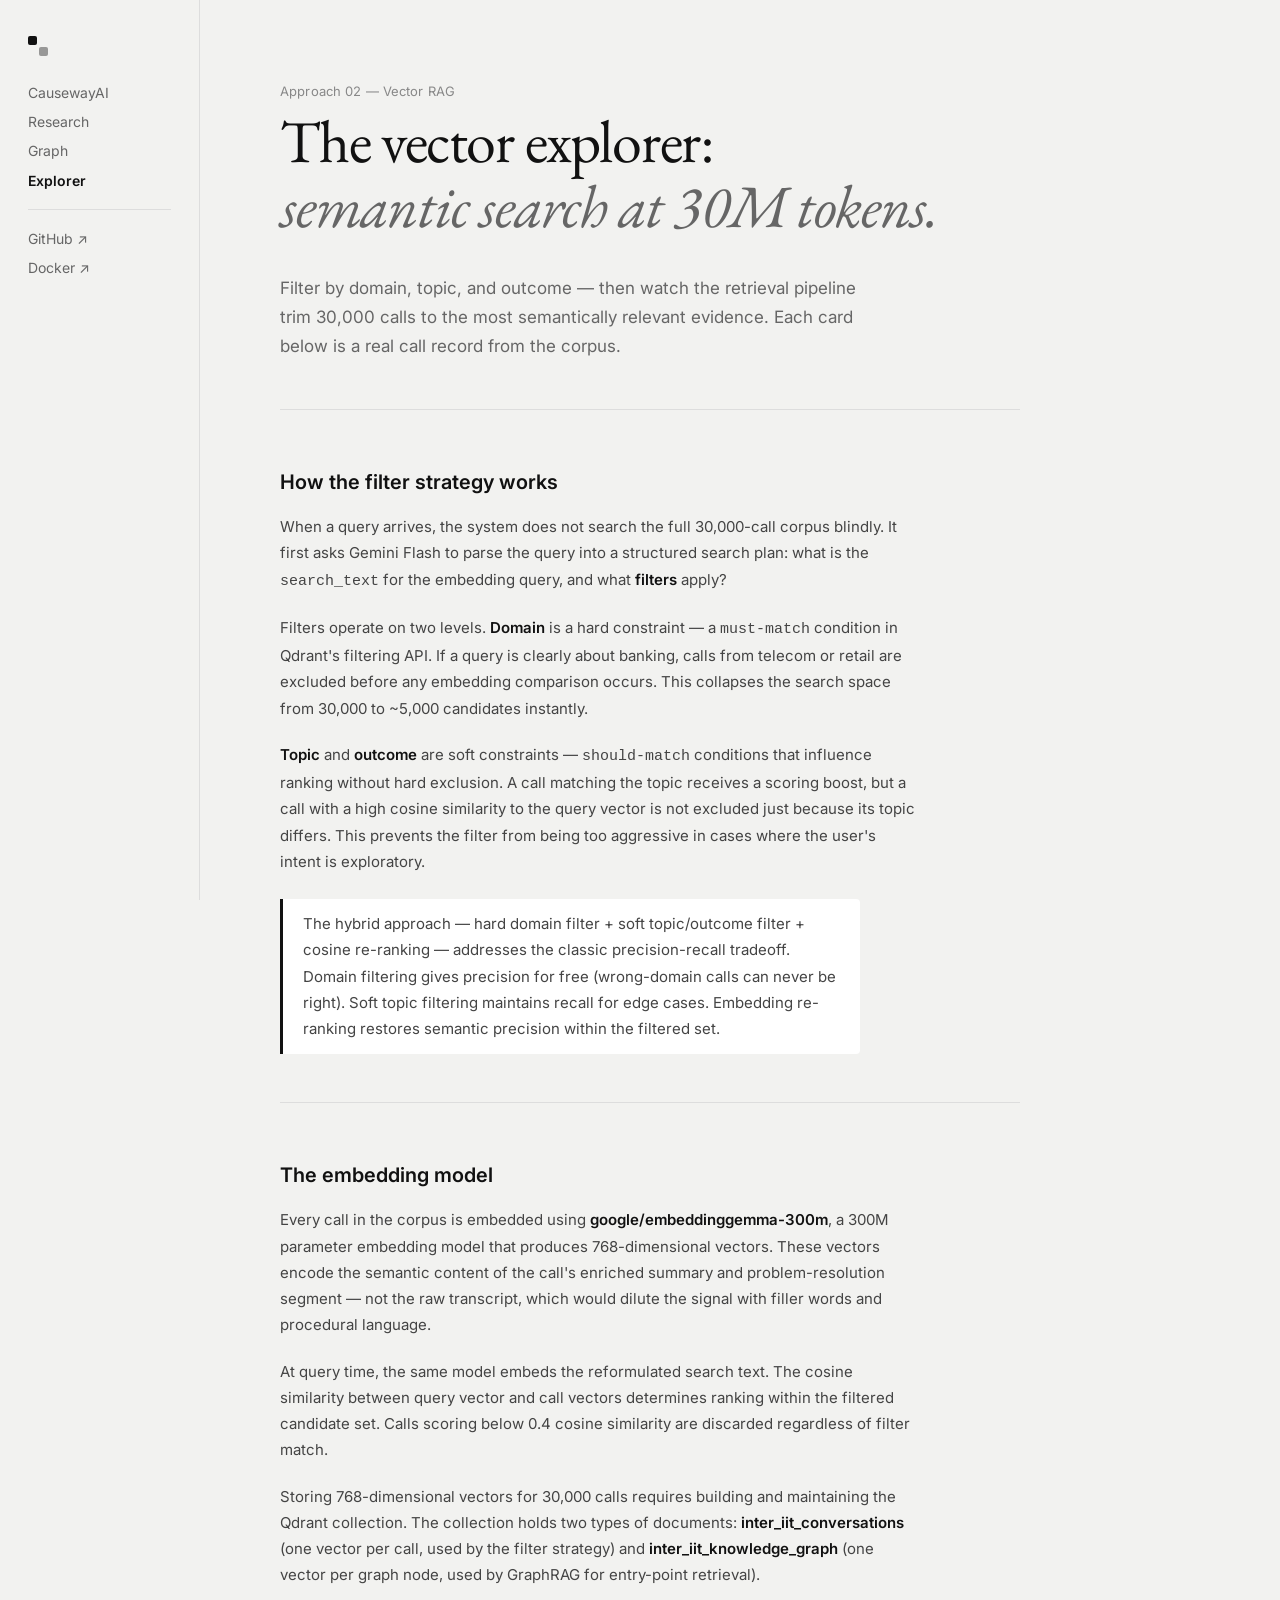
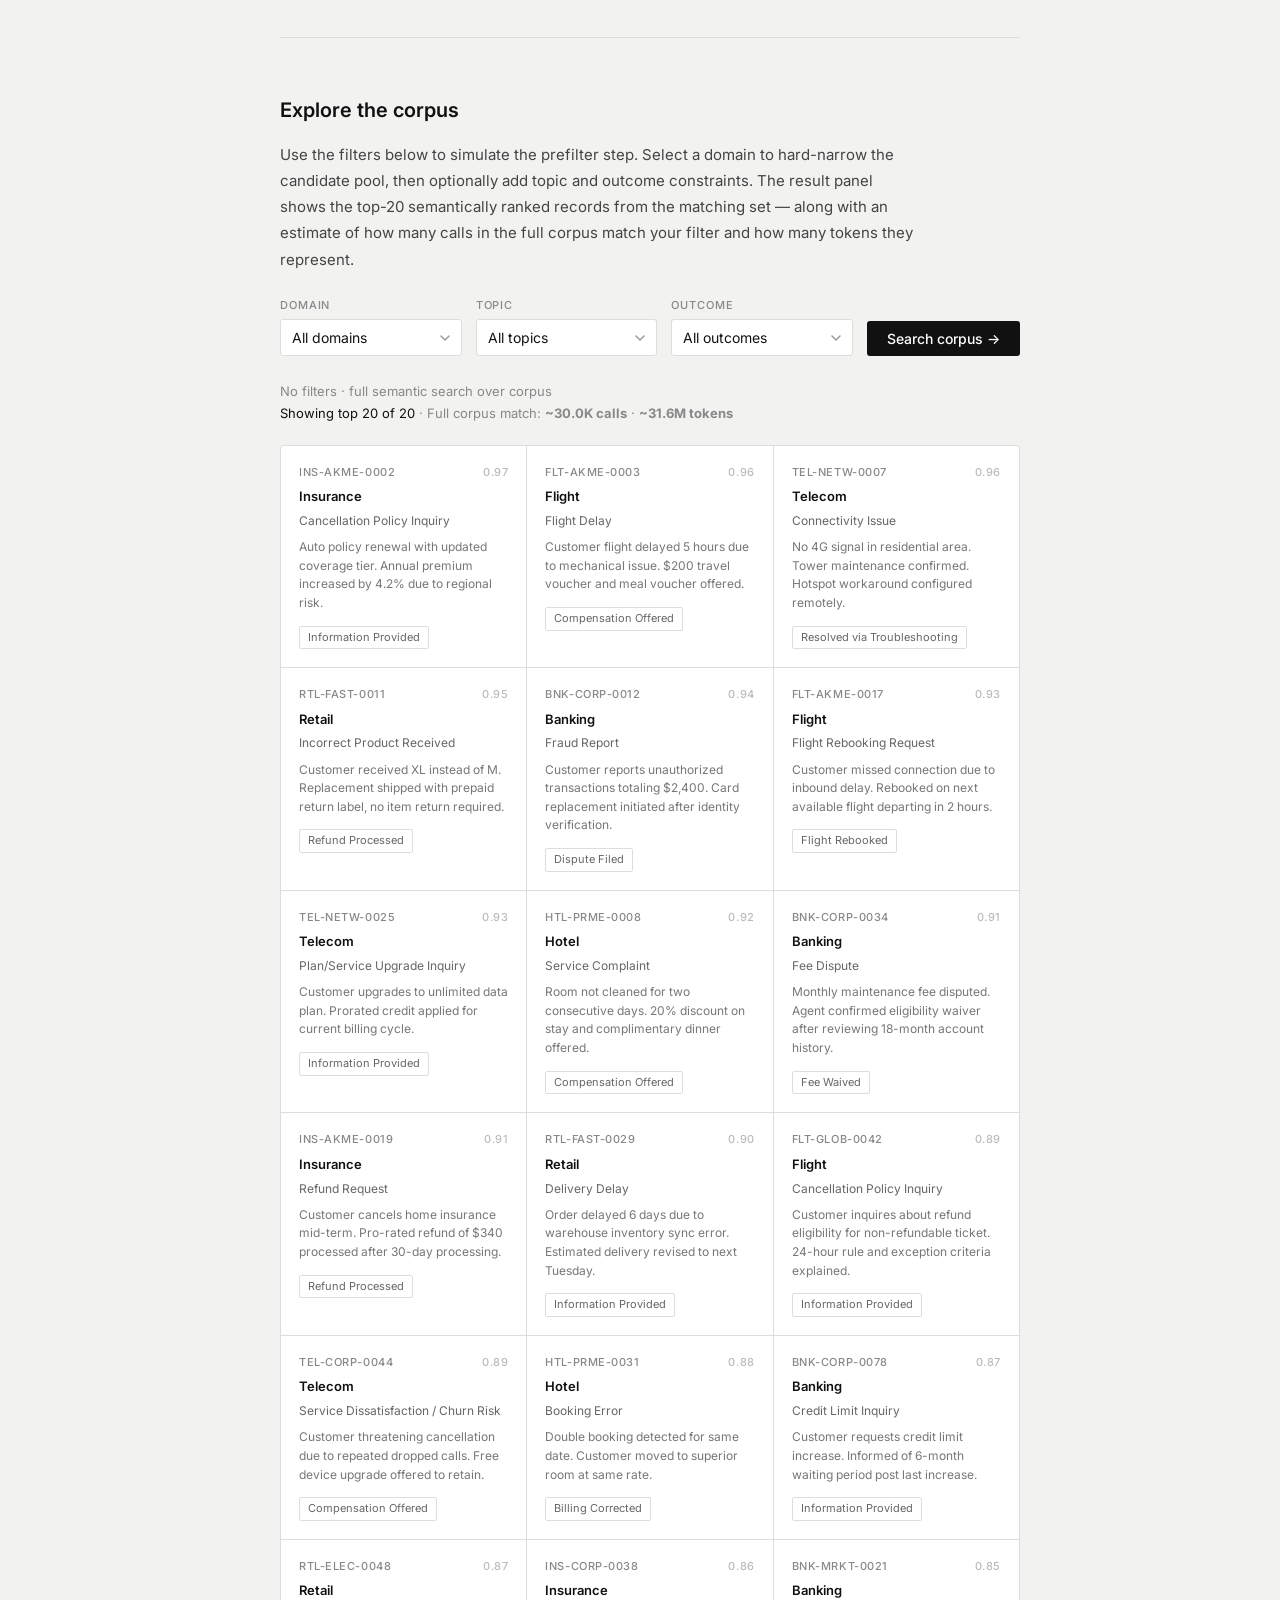
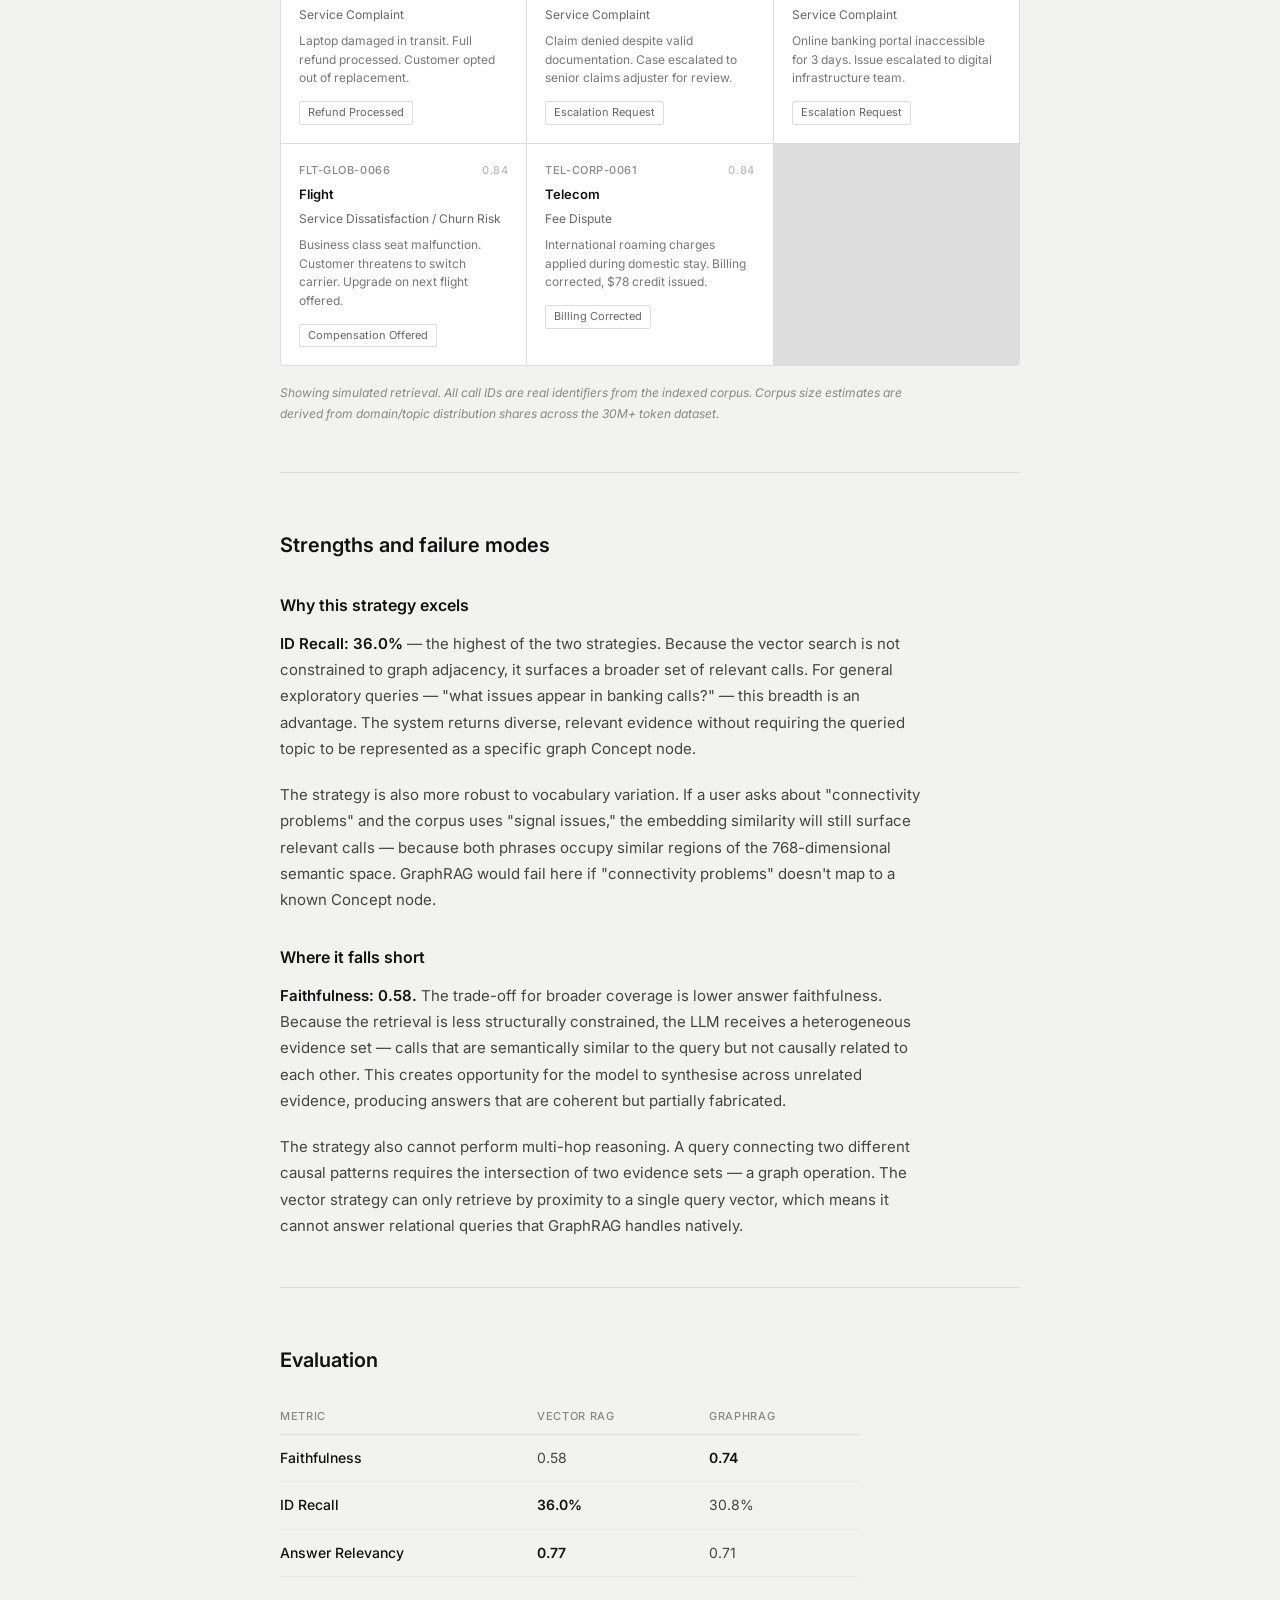
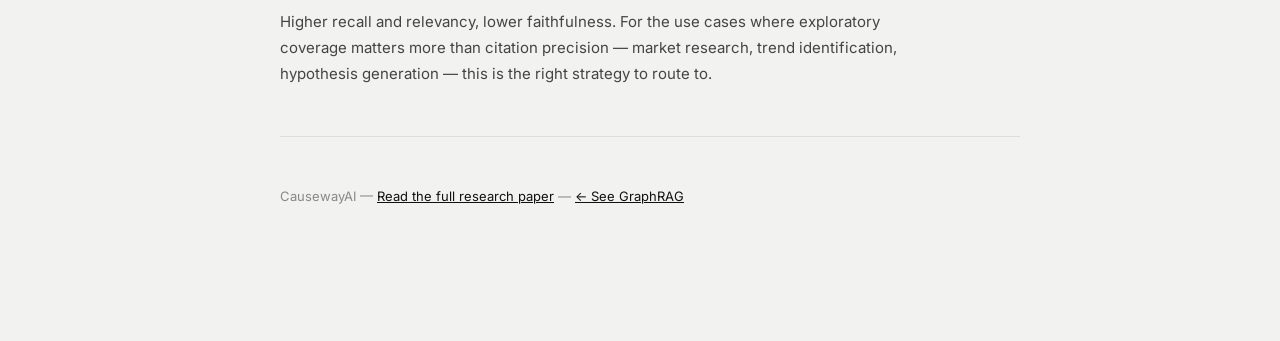
==== showcase/explorer.html @ 1ecbca54 "Restructure showcase: 4-page Sesame-style layout with deep research + interactive pages" ====
<!DOCTYPE html>
<html lang="en">
<head>
  <meta charset="UTF-8" /><meta name="viewport" content="width=device-width, initial-scale=1.0" />
  <title>Explorer — CausewayAI</title>
  <link rel="preconnect" href="https://fonts.googleapis.com" />
  <link rel="preconnect" href="https://fonts.gstatic.com" crossorigin />
  <link href="https://fonts.googleapis.com/css2?family=Inter:wght@300;400;500;600&family=EB+Garamond:ital,wght@0,400;0,500;1,400&display=swap" rel="stylesheet" />
  <link rel="stylesheet" href="css/style.css" />
</head>
<body>

<nav id="sidebar">
  <div class="sidebar-logo">
    <svg width="20" height="20" viewBox="0 0 20 20" fill="none"><rect width="9" height="9" rx="2" fill="#111"/><rect x="11" y="11" width="9" height="9" rx="2" fill="#111" opacity="0.4"/></svg>
  </div>
  <div class="sidebar-nav">
    <a href="index.html">CausewayAI</a>
    <a href="research.html">Research</a>
    <a href="graph.html">Graph</a>
    <a href="explorer.html" class="active">Explorer</a>
    <div class="sidebar-divider"></div>
    <a href="https://github.com/Aarchi-07/CausewayAI" target="_blank">GitHub ↗</a>
    <a href="https://hub.docker.com" target="_blank">Docker ↗</a>
  </div>
</nav>

<main id="content">

  <p class="page-label">Approach 02 &mdash; Vector RAG</p>
  <h1>The vector explorer:<br><em>semantic search at 30M tokens.</em></h1>

  <p class="lede">Filter by domain, topic, and outcome — then watch the retrieval pipeline trim 30,000 calls to the most semantically relevant evidence. Each card below is a real call record from the corpus.</p>

  <hr class="rule">

  <h2>How the filter strategy works</h2>

  <p>When a query arrives, the system does not search the full 30,000-call corpus blindly. It first asks Gemini Flash to parse the query into a structured search plan: what is the <code>search_text</code> for the embedding query, and what <strong>filters</strong> apply?</p>

  <p>Filters operate on two levels. <strong>Domain</strong> is a hard constraint — a <code>must-match</code> condition in Qdrant's filtering API. If a query is clearly about banking, calls from telecom or retail are excluded before any embedding comparison occurs. This collapses the search space from 30,000 to ~5,000 candidates instantly.</p>

  <p><strong>Topic</strong> and <strong>outcome</strong> are soft constraints — <code>should-match</code> conditions that influence ranking without hard exclusion. A call matching the topic receives a scoring boost, but a call with a high cosine similarity to the query vector is not excluded just because its topic differs. This prevents the filter from being too aggressive in cases where the user's intent is exploratory.</p>

  <div class="callout"><p>The hybrid approach — hard domain filter + soft topic/outcome filter + cosine re-ranking — addresses the classic precision-recall tradeoff. Domain filtering gives precision for free (wrong-domain calls can never be right). Soft topic filtering maintains recall for edge cases. Embedding re-ranking restores semantic precision within the filtered set.</p></div>

  <hr class="rule">

  <h2>The embedding model</h2>

  <p>Every call in the corpus is embedded using <strong>google/embeddinggemma-300m</strong>, a 300M parameter embedding model that produces 768-dimensional vectors. These vectors encode the semantic content of the call's enriched summary and problem-resolution segment — not the raw transcript, which would dilute the signal with filler words and procedural language.</p>

  <p>At query time, the same model embeds the reformulated search text. The cosine similarity between query vector and call vectors determines ranking within the filtered candidate set. Calls scoring below 0.4 cosine similarity are discarded regardless of filter match.</p>

  <p>Storing 768-dimensional vectors for 30,000 calls requires building and maintaining the Qdrant collection. The collection holds two types of documents: <strong>inter_iit_conversations</strong> (one vector per call, used by the filter strategy) and <strong>inter_iit_knowledge_graph</strong> (one vector per graph node, used by GraphRAG for entry-point retrieval).</p>

  <hr class="rule">

  <h2>Explore the corpus</h2>

  <p>Use the filters below to simulate the prefilter step. Select a domain to hard-narrow the candidate pool, then optionally add topic and outcome constraints. The result panel shows the top-20 semantically ranked records from the matching set — along with an estimate of how many calls in the full corpus match your filter and how many tokens they represent.</p>

  <div class="filter-bar">
    <div class="filter-group">
      <label for="f-domain">Domain</label>
      <select id="f-domain">
        <option value="">All domains</option>
        <option>Banking</option><option>Flight</option><option>Hotel</option>
        <option>Insurance</option><option>Retail</option><option>Telecom</option>
      </select>
    </div>
    <div class="filter-group">
      <label for="f-topic">Topic</label>
      <select id="f-topic">
        <option value="">All topics</option>
        <option>Booking Error</option><option>Cancellation Policy Inquiry</option>
        <option>Connectivity Issue</option><option>Delivery Delay</option>
        <option>Fee Dispute</option><option>Flight Delay</option>
        <option>Flight Rebooking Request</option><option>Fraud Report</option>
        <option>Incorrect Product Received</option>
        <option>Loyalty Program Dissatisfaction</option>
        <option>Plan/Service Upgrade Inquiry</option><option>Refund Request</option>
        <option>Service Complaint</option>
        <option>Service Dissatisfaction / Churn Risk</option>
      </select>
    </div>
    <div class="filter-group">
      <label for="f-outcome">Outcome</label>
      <select id="f-outcome">
        <option value="">All outcomes</option>
        <option>Billing Corrected</option><option>Cancellation Processed</option>
        <option>Compensation Offered</option><option>Escalation Request</option>
        <option>Fee Waived</option><option>Flight Rebooked</option>
        <option>Information Provided</option><option>No Resolution</option>
        <option>Refund Processed</option><option>Resolved via Troubleshooting</option>
      </select>
    </div>
    <button id="filterBtn" onclick="runFilter()">Search corpus →</button>
  </div>

  <div id="filterStatus" class="filter-status" style="display:none">
    <span id="filterStatusText"></span>
  </div>

  <div id="callGrid" class="call-grid"></div>

  <p class="explorer-note">Showing simulated retrieval. All call IDs are real identifiers from the indexed corpus. Corpus size estimates are derived from domain/topic distribution shares across the 30M+ token dataset.</p>

  <hr class="rule">

  <h2>Strengths and failure modes</h2>

  <h3>Why this strategy excels</h3>
  <p><strong>ID Recall: 36.0%</strong> — the highest of the two strategies. Because the vector search is not constrained to graph adjacency, it surfaces a broader set of relevant calls. For general exploratory queries — "what issues appear in banking calls?" — this breadth is an advantage. The system returns diverse, relevant evidence without requiring the queried topic to be represented as a specific graph Concept node.</p>

  <p>The strategy is also more robust to vocabulary variation. If a user asks about "connectivity problems" and the corpus uses "signal issues," the embedding similarity will still surface relevant calls — because both phrases occupy similar regions of the 768-dimensional semantic space. GraphRAG would fail here if "connectivity problems" doesn't map to a known Concept node.</p>

  <h3>Where it falls short</h3>
  <p><strong>Faithfulness: 0.58.</strong> The trade-off for broader coverage is lower answer faithfulness. Because the retrieval is less structurally constrained, the LLM receives a heterogeneous evidence set — calls that are semantically similar to the query but not causally related to each other. This creates opportunity for the model to synthesise across unrelated evidence, producing answers that are coherent but partially fabricated.</p>

  <p>The strategy also cannot perform multi-hop reasoning. A query connecting two different causal patterns requires the intersection of two evidence sets — a graph operation. The vector strategy can only retrieve by proximity to a single query vector, which means it cannot answer relational queries that GraphRAG handles natively.</p>

  <hr class="rule">

  <h2>Evaluation</h2>

  <table class="eval-table">
    <thead><tr><th>Metric</th><th>Vector RAG</th><th>GraphRAG</th></tr></thead>
    <tbody>
      <tr><td>Faithfulness</td><td>0.58</td><td class="best">0.74</td></tr>
      <tr><td>ID Recall</td><td class="best">36.0%</td><td>30.8%</td></tr>
      <tr><td>Answer Relevancy</td><td class="best">0.77</td><td>0.71</td></tr>
    </tbody>
  </table>

  <p>Higher recall and relevancy, lower faithfulness. For the use cases where exploratory coverage matters more than citation precision — market research, trend identification, hypothesis generation — this is the right strategy to route to.</p>

  <hr class="rule">
  <p style="font-size:13px;color:var(--grey-400);">CausewayAI &mdash; <a href="research.html">Read the full research paper</a> &mdash; <a href="graph.html">← See GraphRAG</a></p>

</main>

<script src="js/explorer.js"></script>
<script src="js/research.js"></script>
</body>
</html>
---- showcase/css/style.css ----
/* =====================================================
   CausewayAI — Sesame-style layout system
   Shared across all pages
   ===================================================== */

*, *::before, *::after { box-sizing: border-box; margin: 0; padding: 0; }

:root {
  --bg:       #f2f2f0;   /* Sesame warm off-white */
  --white:    #ffffff;
  --black:    #111111;
  --grey-700: #444444;
  --grey-500: #666666;
  --grey-400: #888888;
  --grey-300: #bbbbbb;
  --grey-200: #dddddd;
  --grey-100: #e8e8e5;

  --sidebar-w: 200px;
  --font-sans: 'Inter', -apple-system, BlinkMacSystemFont, sans-serif;
  --font-serif: 'EB Garamond', Georgia, serif;
}

html { scroll-behavior: smooth; }

body {
  font-family: var(--font-sans);
  background: var(--bg);
  color: var(--black);
  font-size: 16px;
  line-height: 1.6;
  -webkit-font-smoothing: antialiased;
  min-height: 100vh;
}

/* ── SIDEBAR ──────────────────────────────────────── */
#sidebar {
  position: fixed;
  top: 0; left: 0; bottom: 0;
  width: var(--sidebar-w);
  padding: 36px 28px;
  display: flex;
  flex-direction: column;
  gap: 0;
  background: var(--bg);
  border-right: 1px solid var(--grey-200);
  z-index: 10;
}

.sidebar-logo {
  font-size: 18px;
  margin-bottom: 24px;
  color: var(--black);
  line-height: 1;
}

.sidebar-logo svg { display: block; }

.sidebar-nav {
  display: flex;
  flex-direction: column;
  gap: 4px;
}

.sidebar-nav a {
  font-size: 14px;
  color: var(--grey-500);
  text-decoration: none;
  line-height: 1.8;
  transition: color 0.12s;
}

.sidebar-nav a:hover { color: var(--black); }
.sidebar-nav a.active { color: var(--black); font-weight: 600; }

.sidebar-divider {
  height: 1px;
  background: var(--grey-200);
  margin: 12px 0;
}

/* ── MAIN CONTENT ─────────────────────────────────── */
#content {
  margin-left: var(--sidebar-w);
  min-height: 100vh;
  padding: 80px 80px 120px 80px;
  max-width: 900px;
}

/* ── TYPOGRAPHY ───────────────────────────────────── */
.page-label {
  font-size: 13px;
  color: var(--grey-400);
  margin-bottom: 6px;
  letter-spacing: 0.01em;
}

.page-date {
  font-size: 13px;
  color: var(--grey-500);
  margin-bottom: 4px;
}

.page-authors {
  font-size: 13px;
  color: var(--grey-500);
  margin-bottom: 48px;
}

h1 {
  font-family: var(--font-serif);
  font-size: clamp(36px, 5.5vw, 60px);
  font-weight: 400;
  line-height: 1.08;
  letter-spacing: -0.02em;
  color: var(--black);
  margin-bottom: 36px;
  max-width: 680px;
}

h1 em { font-style: italic; color: var(--grey-500); }

h2 {
  font-family: var(--font-sans);
  font-size: 20px;
  font-weight: 600;
  margin: 56px 0 16px;
  color: var(--black);
}

h3 {
  font-family: var(--font-sans);
  font-size: 16px;
  font-weight: 600;
  margin: 32px 0 12px;
  color: var(--black);
}

p {
  font-size: 15px;
  color: var(--grey-700);
  line-height: 1.75;
  margin-bottom: 20px;
  max-width: 640px;
}

p strong { color: var(--black); font-weight: 600; }
p em { font-style: italic; }
p a { color: var(--black); }

.lede {
  font-size: 17px;
  color: var(--grey-500);
  line-height: 1.7;
  margin-bottom: 48px;
  max-width: 580px;
}

/* Section rule */
.rule { border: none; border-top: 1px solid var(--grey-200); margin: 48px 0; }

/* Numbered section label */
.sec-num {
  font-size: 12px;
  color: var(--grey-400);
  letter-spacing: 0.06em;
  font-weight: 500;
  margin-bottom: 8px;
  display: block;
}

/* CTA box (like Sesame's "Try preview now") */
.cta-box {
  display: inline-flex;
  align-items: center;
  gap: 10px;
  background: var(--white);
  border: 1px solid var(--grey-200);
  border-radius: 6px;
  padding: 14px 22px;
  font-size: 14px;
  font-weight: 500;
  color: var(--black);
  text-decoration: none;
  margin-bottom: 48px;
  transition: background 0.12s;
}

.cta-box:hover { background: var(--grey-100); }

/* Metric comparison table */
.eval-table {
  width: 100%;
  max-width: 580px;
  border-collapse: collapse;
  margin: 24px 0 32px;
}
.eval-table th {
  font-size: 11px;
  color: var(--grey-400);
  text-transform: uppercase;
  letter-spacing: 0.06em;
  font-weight: 500;
  padding: 8px 16px 8px 0;
  text-align: left;
  border-bottom: 1px solid var(--grey-200);
}
.eval-table td {
  font-size: 14px;
  color: var(--grey-700);
  padding: 12px 16px 12px 0;
  border-bottom: 1px solid var(--grey-100);
  vertical-align: middle;
}
.eval-table td:first-child { font-weight: 500; color: var(--black); }
.eval-table .best { font-weight: 600; color: var(--black); }

/* Bar inside table */
.tbar-wrap {
  width: 80px; height: 3px; background: var(--grey-200);
  border-radius: 2px; display: inline-block; margin-left: 8px;
  vertical-align: middle;
}
.tbar { height: 3px; border-radius: 2px; background: var(--black);
  transition: width 1.2s cubic-bezier(0.4,0,0.2,1); }

/* Architecture boxes */
.arch {
  font-family: var(--font-sans);
  font-size: 13px;
  border: 1px solid var(--grey-200);
  background: var(--white);
  border-radius: 4px;
  padding: 32px;
  margin: 24px 0 32px;
  display: flex;
  flex-direction: column;
  align-items: center;
  gap: 6px;
  max-width: 580px;
}
.arch-row { display: flex; gap: 12px; justify-content: center; width: 100%; }
.arch-box {
  border: 1px solid var(--grey-200); background: var(--bg);
  border-radius: 3px; padding: 10px 16px;
  text-align: center; flex: 1; max-width: 220px;
}
.arch-box.dark { background: var(--black); color: #fff; border-color: var(--black); }
.arch-box small { display: block; font-size: 10px; color: var(--grey-400); margin-top: 3px; }
.arch-box.dark small { color: rgba(255,255,255,0.5); }
.arch-arr { color: var(--grey-400); font-size: 18px; text-align: center; }

/* Quote / callout */
.callout {
  border-left: 3px solid var(--black);
  padding: 12px 20px;
  margin: 24px 0;
  background: var(--white);
  border-radius: 0 4px 4px 0;
  max-width: 580px;
}
.callout p { margin: 0; font-size: 15px; color: var(--grey-700); }

/* ── GRAPH CANVAS SECTION ─────────────────────────── */
.graph-stage {
  position: relative;
  width: 100%;
  height: 520px;
  background: var(--white);
  border: 1px solid var(--grey-200);
  border-radius: 4px;
  overflow: hidden;
  margin: 32px 0 20px;
}
#graphCanvas { width: 100%; height: 100%; }
.graph-overlay {
  position: absolute; bottom: 20px; left: 20px; right: 20px;
  display: flex; align-items: center; justify-content: space-between;
  pointer-events: none;
}
.graph-legend {
  display: flex; align-items: center; gap: 14px;
  font-size: 12px; color: var(--grey-500);
  background: rgba(242,242,240,0.92); padding: 7px 14px;
  border-radius: 4px; backdrop-filter: blur(8px);
}
.legend-dot { width: 8px; height: 8px; border-radius: 50%; display: inline-block; }
.legend-dot.domain { background: #111; width: 10px; height: 10px; }
.legend-dot.concept { background: #666; }
.legend-dot.call { background: #aaa; width: 5px; height: 5px; }
.graph-fact {
  font-size: 12px; color: var(--grey-500);
  background: rgba(242,242,240,0.92); padding: 7px 14px;
  border-radius: 4px; backdrop-filter: blur(8px);
  max-width: 280px; text-align: right;
}
.graph-scale-note {
  font-size: 12px; color: var(--grey-400); line-height: 1.6;
  margin-bottom: 40px;
}

/* ── EXPLORER SECTION ─────────────────────────────── */
.filter-bar {
  display: flex; gap: 14px; align-items: flex-end;
  flex-wrap: wrap; margin: 24px 0;
}
.filter-group { display: flex; flex-direction: column; gap: 5px; flex: 1; min-width: 150px; }
.filter-group label {
  font-size: 11px; color: var(--grey-400);
  text-transform: uppercase; letter-spacing: 0.08em; font-weight: 500;
}
.filter-group select {
  font-family: var(--font-sans); font-size: 14px; color: var(--black);
  background: var(--white); border: 1px solid var(--grey-200);
  border-radius: 3px; padding: 9px 32px 9px 11px; outline: none;
  transition: border-color 0.12s; cursor: pointer; appearance: none;
  background-image: url("data:image/svg+xml,%3Csvg width='10' height='6' viewBox='0 0 10 6' fill='none' xmlns='http://www.w3.org/2000/svg'%3E%3Cpath d='M1 1L5 5L9 1' stroke='%23999' stroke-width='1.5' stroke-linecap='round' stroke-linejoin='round'/%3E%3C/svg%3E");
  background-repeat: no-repeat; background-position: right 11px center;
}
.filter-group select:focus { border-color: var(--black); }
#filterBtn {
  font-family: var(--font-sans); font-size: 14px; font-weight: 500;
  color: var(--white); background: var(--black); border: none;
  border-radius: 3px; padding: 9px 20px; cursor: pointer;
  transition: opacity 0.12s; white-space: nowrap; align-self: flex-end;
}
#filterBtn:hover { opacity: 0.75; }
.filter-status {
  font-size: 13px; color: var(--grey-400); margin-bottom: 20px;
  line-height: 1.7;
}
.call-grid {
  display: grid; grid-template-columns: repeat(auto-fill, minmax(240px, 1fr));
  gap: 1px; background: var(--grey-200); border: 1px solid var(--grey-200);
  border-radius: 4px; overflow: hidden; min-height: 40px; margin-bottom: 16px;
}
.call-card { background: var(--white); padding: 18px; transition: background 0.1s; }
.call-card:hover { background: var(--bg); }
.call-card-id {
  font-size: 11px; color: var(--grey-400); letter-spacing: 0.05em;
  font-weight: 500; text-transform: uppercase; margin-bottom: 5px;
}
.call-card-score { float: right; font-size: 11px; color: var(--grey-300); }
.call-card-domain { font-size: 13px; font-weight: 600; color: var(--black); margin-bottom: 4px; }
.call-card-topic { font-size: 12px; color: var(--grey-500); margin-bottom: 8px; }
.call-card-snippet {
  font-size: 12px; color: var(--grey-500); line-height: 1.55; margin-bottom: 10px;
}
.call-card-outcome {
  display: inline-block; font-size: 11px; color: var(--grey-500);
  border: 1px solid var(--grey-200); border-radius: 2px; padding: 2px 8px;
}
.explorer-note { font-size: 12px; color: var(--grey-400); font-style: italic; }

/* ── FADE ANIM ────────────────────────────────────── */
.fade-up { opacity: 0; transform: translateY(16px);
  transition: opacity 0.5s ease, transform 0.5s ease; }
.fade-up.visible { opacity: 1; transform: translateY(0); }

/* ── RESPONSIVE ───────────────────────────────────── */
@media (max-width: 768px) {
  #sidebar { position: relative; width: 100%; border-right: none;
    border-bottom: 1px solid var(--grey-200); padding: 20px 24px;
    flex-direction: row; align-items: center; flex-wrap: wrap; gap: 16px; }
  .sidebar-nav { flex-direction: row; flex-wrap: wrap; gap: 0 20px; }
  .sidebar-divider { display: none; }
  #content { margin-left: 0; padding: 40px 24px 80px; }
}
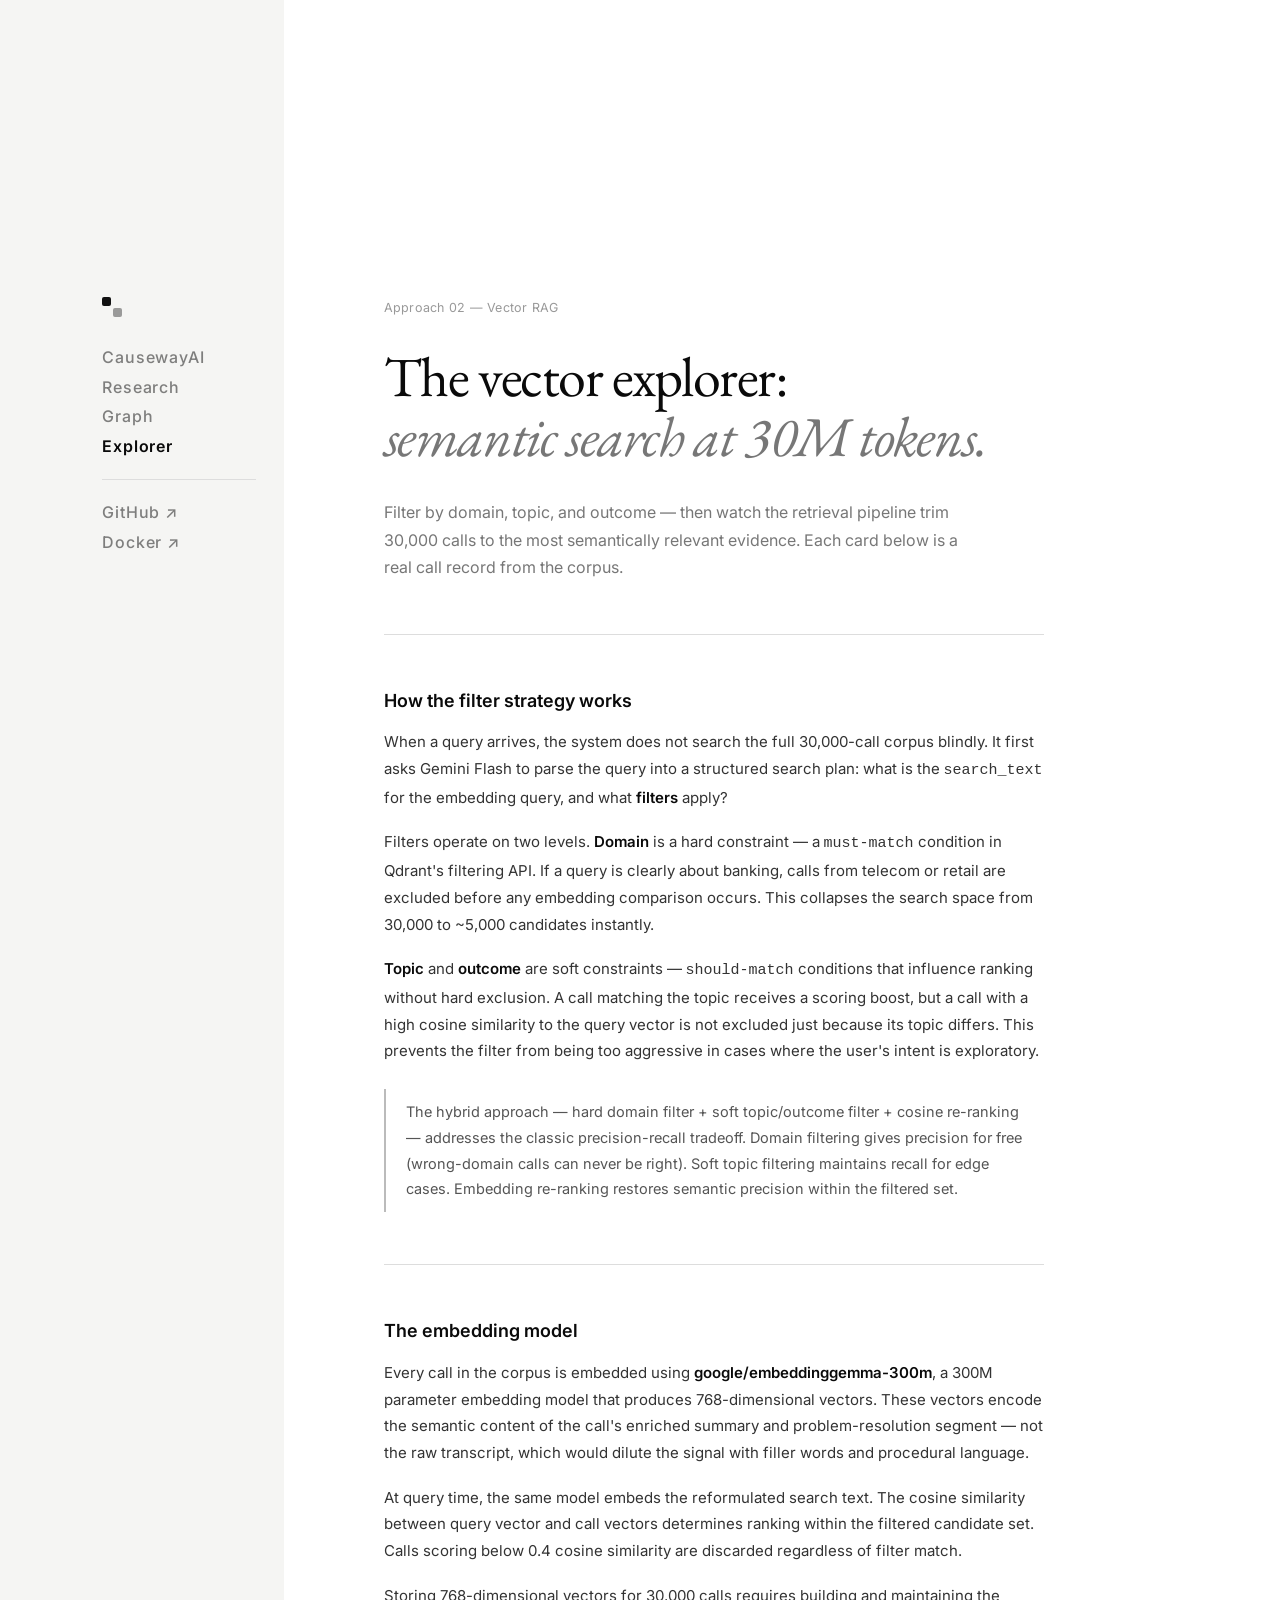
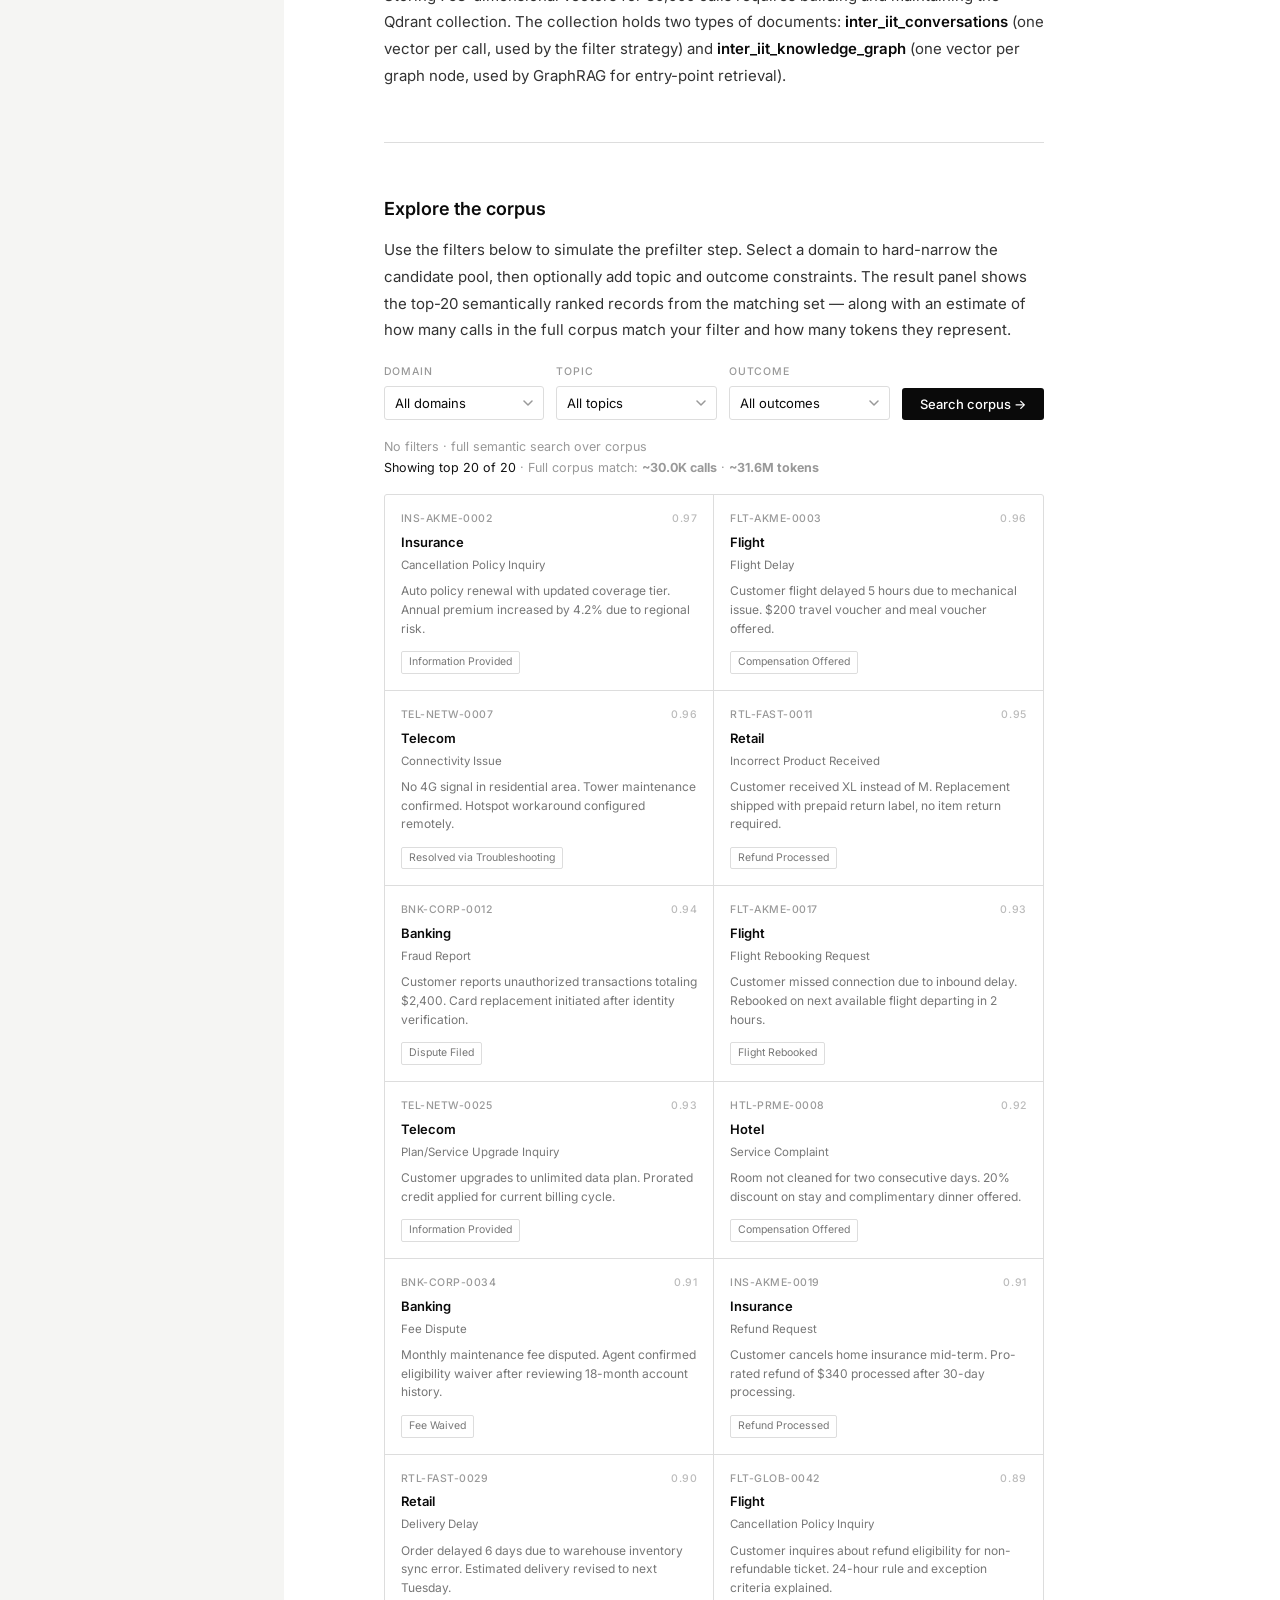
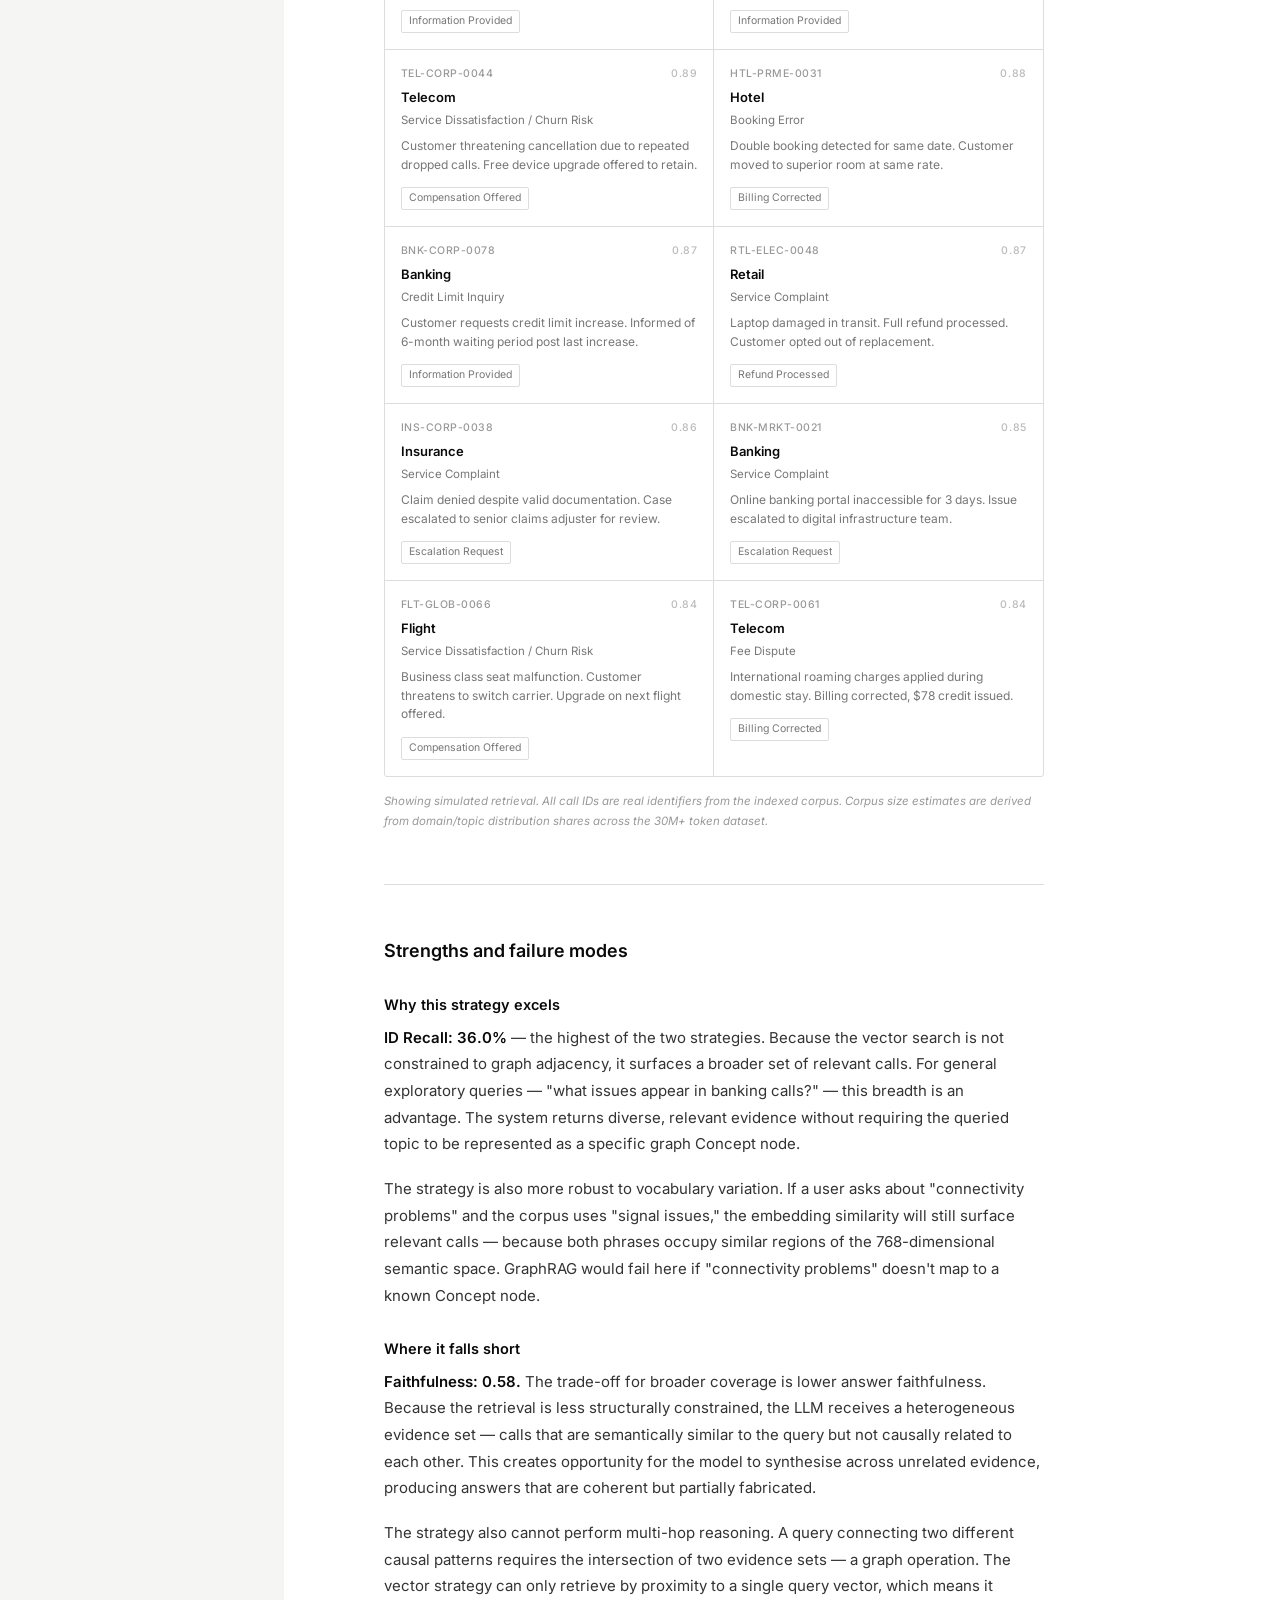
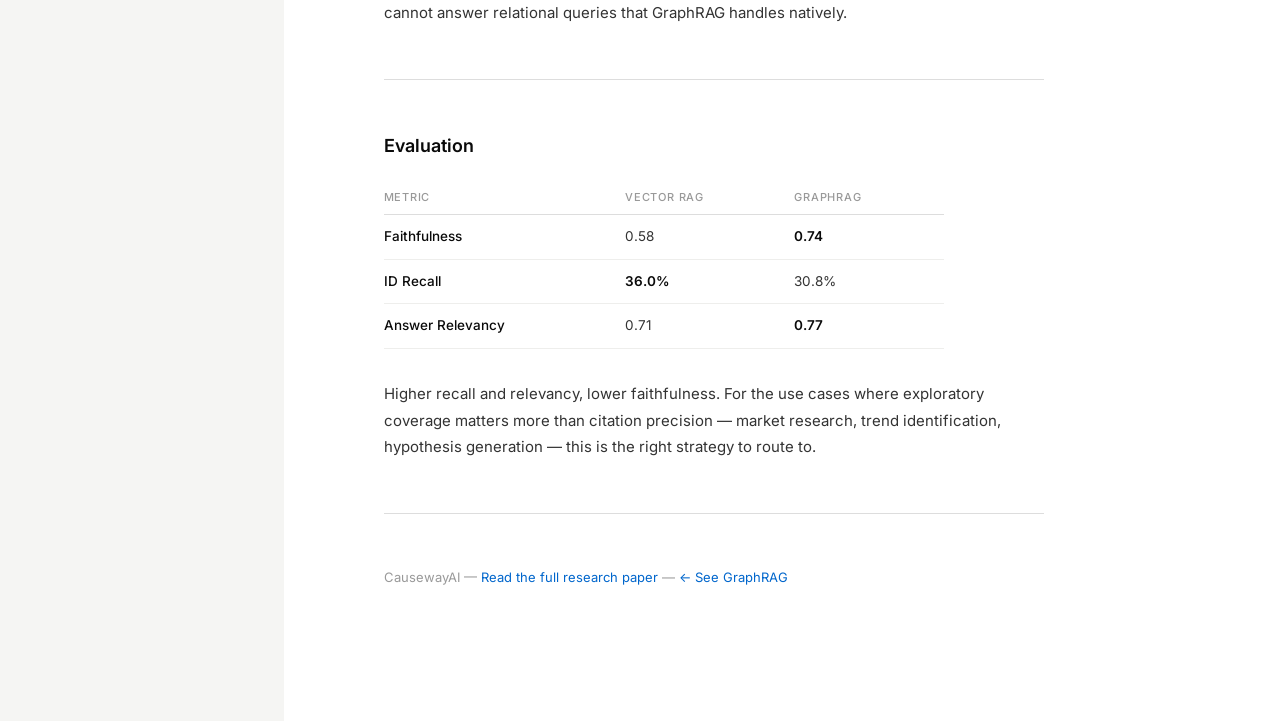
==== commit dd94aac5: "Fix evaluation scores: GraphRAG Answer Relevancy corrected to 0.77" ====
--- a/showcase/explorer.html
+++ b/showcase/explorer.html
@@ -129,7 +129,7 @@
     <tbody>
       <tr><td>Faithfulness</td><td>0.58</td><td class="best">0.74</td></tr>
       <tr><td>ID Recall</td><td class="best">36.0%</td><td>30.8%</td></tr>
-      <tr><td>Answer Relevancy</td><td class="best">0.77</td><td>0.71</td></tr>
+      <tr><td>Answer Relevancy</td><td>0.71</td><td class="best">0.77</td></tr>
     </tbody>
   </table>
 
--- a/showcase/css/style.css
+++ b/showcase/css/style.css
@@ -1,33 +1,45 @@
 /* =====================================================
-   CausewayAI — Sesame-style layout system
-   Shared across all pages
+   CausewayAI — Sesame-faithful layout system
    ===================================================== */
 
-*, *::before, *::after { box-sizing: border-box; margin: 0; padding: 0; }
+*,
+*::before,
+*::after {
+  box-sizing: border-box;
+  margin: 0;
+  padding: 0;
+}
 
 :root {
-  --bg:       #f2f2f0;   /* Sesame warm off-white */
-  --white:    #ffffff;
-  --black:    #111111;
-  --grey-700: #444444;
-  --grey-500: #666666;
-  --grey-400: #888888;
+  --bg: #f5f5f3;
+  /* Sesame sidebar / page background */
+  --surface: #ffffff;
+  /* Content area white */
+  --black: #0a0a0a;
+  --grey-800: #1a1a1a;
+  --grey-700: #333333;
+  --grey-600: #555555;
+  --grey-500: #777777;
+  --grey-400: #999999;
   --grey-300: #bbbbbb;
   --grey-200: #dddddd;
-  --grey-100: #e8e8e5;
-
-  --sidebar-w: 200px;
+  --grey-100: #eeeeec;
+  --link: #0066cc;
+
+  --sidebar-w: calc(12vw + 130px);
   --font-sans: 'Inter', -apple-system, BlinkMacSystemFont, sans-serif;
   --font-serif: 'EB Garamond', Georgia, serif;
 }
 
-html { scroll-behavior: smooth; }
+html {
+  scroll-behavior: smooth;
+}
 
 body {
   font-family: var(--font-sans);
   background: var(--bg);
-  color: var(--black);
-  font-size: 16px;
+  color: var(--grey-700);
+  font-size: 15px;
   line-height: 1.6;
   -webkit-font-smoothing: antialiased;
   min-height: 100vh;
@@ -36,333 +48,651 @@
 /* ── SIDEBAR ──────────────────────────────────────── */
 #sidebar {
   position: fixed;
-  top: 0; left: 0; bottom: 0;
+  top: 0;
+  left: 0;
+  bottom: 0;
   width: var(--sidebar-w);
-  padding: 36px 28px;
+  padding: 33vh 28px 32px 8vw;
   display: flex;
   flex-direction: column;
   gap: 0;
   background: var(--bg);
-  border-right: 1px solid var(--grey-200);
+  border-right: none;
   z-index: 10;
 }
 
 .sidebar-logo {
-  font-size: 18px;
-  margin-bottom: 24px;
-  color: var(--black);
+  margin-bottom: 28px;
   line-height: 1;
 }
 
-.sidebar-logo svg { display: block; }
-
 .sidebar-nav {
   display: flex;
+  gap: 8px;
   flex-direction: column;
-  gap: 4px;
 }
 
 .sidebar-nav a {
-  font-size: 14px;
-  color: var(--grey-500);
+  font-size: 1rem;
+  font-weight: 500;
+  color: var(--black);
   text-decoration: none;
-  line-height: 1.8;
-  transition: color 0.12s;
-}
-
-.sidebar-nav a:hover { color: var(--black); }
-.sidebar-nav a.active { color: var(--black); font-weight: 600; }
+  line-height: 135%;
+  letter-spacing: 0.05em;
+  opacity: 0.5;
+  transition: opacity 0.3s cubic-bezier(0.4, 0, 0.2, 1);
+}
+
+.sidebar-nav a:hover {
+  opacity: 0.8;
+}
+
+.sidebar-nav a.active {
+  opacity: 1;
+  font-weight: 600;
+}
 
 .sidebar-divider {
   height: 1px;
   background: var(--grey-200);
-  margin: 12px 0;
-}
-
-/* ── MAIN CONTENT ─────────────────────────────────── */
+  margin: 14px 0;
+}
+
+/* ── CONTENT AREA ─────────────────────────────────── */
 #content {
   margin-left: var(--sidebar-w);
+  background: var(--surface);
   min-height: 100vh;
-  padding: 80px 80px 120px 80px;
-  max-width: 900px;
-}
-
-/* ── TYPOGRAPHY ───────────────────────────────────── */
+  padding: 33vh 72px 120px 100px;
+}
+
+/* ── META HEADER (date / author) ──────────────────── */
 .page-label {
-  font-size: 13px;
-  color: var(--grey-400);
-  margin-bottom: 6px;
-  letter-spacing: 0.01em;
+  font-size: 12.5px;
+  color: var(--grey-400);
+  letter-spacing: 0.02em;
+  margin-bottom: 28px;
+}
+
+.page-meta {
+  margin-bottom: 32px;
 }
 
 .page-date {
   font-size: 13px;
-  color: var(--grey-500);
-  margin-bottom: 4px;
+  color: var(--grey-600);
+  margin-bottom: 3px;
 }
 
 .page-authors {
   font-size: 13px;
-  color: var(--grey-500);
-  margin-bottom: 48px;
-}
-
+  color: var(--link);
+}
+
+/* Thin rule after meta, like Sesame */
+.meta-rule {
+  border: none;
+  border-top: 1px solid var(--grey-200);
+  margin: 28px 0 36px;
+  max-width: 660px;
+}
+
+/* ── TYPOGRAPHY ───────────────────────────────────── */
 h1 {
   font-family: var(--font-serif);
-  font-size: clamp(36px, 5.5vw, 60px);
+  font-size: clamp(38px, 4.5vw, 56px);
   font-weight: 400;
-  line-height: 1.08;
-  letter-spacing: -0.02em;
-  color: var(--black);
-  margin-bottom: 36px;
-  max-width: 680px;
-}
-
-h1 em { font-style: italic; color: var(--grey-500); }
+  line-height: 1.07;
+  letter-spacing: -0.025em;
+  color: var(--black);
+  margin-bottom: 32px;
+  max-width: 660px;
+}
+
+h1 em {
+  font-style: italic;
+  color: var(--grey-500);
+}
+
+/* Sesame-style: large bold sans for home page only override */
+h1.sans {
+  font-family: var(--font-sans);
+  font-weight: 600;
+  letter-spacing: -0.03em;
+}
 
 h2 {
   font-family: var(--font-sans);
-  font-size: 20px;
-  font-weight: 600;
-  margin: 56px 0 16px;
-  color: var(--black);
+  font-size: 18px;
+  font-weight: 600;
+  color: var(--black);
+  margin: 52px 0 14px;
+  max-width: 660px;
 }
 
 h3 {
   font-family: var(--font-sans);
-  font-size: 16px;
-  font-weight: 600;
-  margin: 32px 0 12px;
-  color: var(--black);
+  font-size: 14.5px;
+  font-weight: 600;
+  color: var(--black);
+  margin: 28px 0 8px;
 }
 
 p {
   font-size: 15px;
   color: var(--grey-700);
-  line-height: 1.75;
-  margin-bottom: 20px;
-  max-width: 640px;
-}
-
-p strong { color: var(--black); font-weight: 600; }
-p em { font-style: italic; }
-p a { color: var(--black); }
+  line-height: 1.78;
+  margin-bottom: 18px;
+  max-width: 660px;
+}
+
+p strong {
+  color: var(--black);
+  font-weight: 600;
+}
+
+p em {
+  font-style: italic;
+  color: var(--grey-600);
+}
+
+a {
+  color: inherit;
+}
+
+p a {
+  color: var(--link);
+  text-decoration: none;
+}
+
+p a:hover {
+  text-decoration: underline;
+}
 
 .lede {
-  font-size: 17px;
-  color: var(--grey-500);
-  line-height: 1.7;
-  margin-bottom: 48px;
+  font-size: 16px;
+  color: var(--grey-500);
+  line-height: 1.72;
+  margin-bottom: 44px;
   max-width: 580px;
 }
 
 /* Section rule */
-.rule { border: none; border-top: 1px solid var(--grey-200); margin: 48px 0; }
-
-/* Numbered section label */
+.rule {
+  border: none;
+  border-top: 1px solid var(--grey-200);
+  margin: 52px 0;
+  max-width: 660px;
+}
+
+/* Numbered section marker */
 .sec-num {
-  font-size: 12px;
+  display: block;
+  font-size: 11.5px;
   color: var(--grey-400);
   letter-spacing: 0.06em;
   font-weight: 500;
-  margin-bottom: 8px;
-  display: block;
-}
-
-/* CTA box (like Sesame's "Try preview now") */
+  margin-bottom: 6px;
+  max-width: 660px;
+}
+
+/* CTA box — full width, like Sesame's "Try preview now" */
 .cta-box {
-  display: inline-flex;
+  display: flex;
   align-items: center;
   gap: 10px;
-  background: var(--white);
+  background: var(--grey-100);
   border: 1px solid var(--grey-200);
   border-radius: 6px;
-  padding: 14px 22px;
+  padding: 15px 22px;
   font-size: 14px;
   font-weight: 500;
   color: var(--black);
   text-decoration: none;
-  margin-bottom: 48px;
+  margin-bottom: 44px;
+  max-width: 660px;
   transition: background 0.12s;
 }
 
-.cta-box:hover { background: var(--grey-100); }
-
-/* Metric comparison table */
+.cta-box:hover {
+  background: var(--grey-200);
+}
+
+/* Callout / blockquote */
+.callout {
+  border-left: 2px solid var(--grey-300);
+  padding: 10px 20px;
+  margin: 24px 0;
+  max-width: 660px;
+}
+
+.callout p {
+  margin: 0;
+  font-size: 14.5px;
+  color: var(--grey-600);
+}
+
+/* ── EVAL TABLE ───────────────────────────────────── */
 .eval-table {
   width: 100%;
-  max-width: 580px;
+  max-width: 560px;
   border-collapse: collapse;
-  margin: 24px 0 32px;
-}
+  margin: 20px 0 32px;
+  font-size: 13.5px;
+}
+
 .eval-table th {
   font-size: 11px;
   color: var(--grey-400);
   text-transform: uppercase;
-  letter-spacing: 0.06em;
-  font-weight: 500;
-  padding: 8px 16px 8px 0;
+  letter-spacing: 0.07em;
+  font-weight: 500;
+  padding: 8px 20px 8px 0;
   text-align: left;
   border-bottom: 1px solid var(--grey-200);
 }
+
 .eval-table td {
-  font-size: 14px;
   color: var(--grey-700);
-  padding: 12px 16px 12px 0;
+  padding: 11px 20px 11px 0;
   border-bottom: 1px solid var(--grey-100);
   vertical-align: middle;
 }
-.eval-table td:first-child { font-weight: 500; color: var(--black); }
-.eval-table .best { font-weight: 600; color: var(--black); }
-
-/* Bar inside table */
-.tbar-wrap {
-  width: 80px; height: 3px; background: var(--grey-200);
-  border-radius: 2px; display: inline-block; margin-left: 8px;
-  vertical-align: middle;
-}
-.tbar { height: 3px; border-radius: 2px; background: var(--black);
-  transition: width 1.2s cubic-bezier(0.4,0,0.2,1); }
-
-/* Architecture boxes */
+
+.eval-table td:first-child {
+  font-weight: 500;
+  color: var(--black);
+}
+
+.eval-table .best {
+  font-weight: 600;
+  color: var(--black);
+}
+
+/* ── ARCHITECTURE BOX ─────────────────────────────── */
 .arch {
-  font-family: var(--font-sans);
-  font-size: 13px;
+  font-size: 12.5px;
   border: 1px solid var(--grey-200);
-  background: var(--white);
+  background: var(--bg);
   border-radius: 4px;
-  padding: 32px;
-  margin: 24px 0 32px;
+  padding: 28px;
+  margin: 20px 0 28px;
   display: flex;
   flex-direction: column;
   align-items: center;
   gap: 6px;
-  max-width: 580px;
-}
-.arch-row { display: flex; gap: 12px; justify-content: center; width: 100%; }
+  max-width: 600px;
+}
+
+.arch-row {
+  display: flex;
+  gap: 10px;
+  justify-content: center;
+  width: 100%;
+}
+
 .arch-box {
-  border: 1px solid var(--grey-200); background: var(--bg);
-  border-radius: 3px; padding: 10px 16px;
-  text-align: center; flex: 1; max-width: 220px;
-}
-.arch-box.dark { background: var(--black); color: #fff; border-color: var(--black); }
-.arch-box small { display: block; font-size: 10px; color: var(--grey-400); margin-top: 3px; }
-.arch-box.dark small { color: rgba(255,255,255,0.5); }
-.arch-arr { color: var(--grey-400); font-size: 18px; text-align: center; }
-
-/* Quote / callout */
-.callout {
-  border-left: 3px solid var(--black);
-  padding: 12px 20px;
-  margin: 24px 0;
-  background: var(--white);
-  border-radius: 0 4px 4px 0;
-  max-width: 580px;
-}
-.callout p { margin: 0; font-size: 15px; color: var(--grey-700); }
-
-/* ── GRAPH CANVAS SECTION ─────────────────────────── */
+  border: 1px solid var(--grey-200);
+  background: var(--surface);
+  border-radius: 3px;
+  padding: 9px 14px;
+  text-align: center;
+  flex: 1;
+  max-width: 220px;
+  color: var(--black);
+  font-size: 12.5px;
+}
+
+.arch-box.dark {
+  background: var(--black);
+  color: #fff;
+  border-color: var(--black);
+}
+
+.arch-box small {
+  display: block;
+  font-size: 10px;
+  color: var(--grey-400);
+  margin-top: 3px;
+}
+
+.arch-box.dark small {
+  color: rgba(255, 255, 255, 0.5);
+}
+
+.arch-arr {
+  color: var(--grey-400);
+  font-size: 16px;
+}
+
+/* Scale table (home) */
+.scale-table {
+  width: 100%;
+  max-width: 520px;
+  border-collapse: collapse;
+  font-size: 13.5px;
+  margin: 20px 0 32px;
+}
+
+.scale-table td {
+  padding: 10px 0;
+  border-bottom: 1px solid var(--grey-100);
+  color: var(--grey-700);
+}
+
+.scale-table td:first-child {
+  color: var(--grey-500);
+  width: 55%;
+}
+
+.scale-table .best {
+  font-weight: 600;
+  color: var(--black);
+}
+
+/* ── GRAPH CANVAS ─────────────────────────────────── */
 .graph-stage {
   position: relative;
   width: 100%;
-  height: 520px;
-  background: var(--white);
+  height: 500px;
+  background: var(--bg);
   border: 1px solid var(--grey-200);
-  border-radius: 4px;
+  border-radius: 3px;
   overflow: hidden;
-  margin: 32px 0 20px;
-}
-#graphCanvas { width: 100%; height: 100%; }
+  margin: 28px 0 16px;
+  max-width: 660px;
+}
+
+#graphCanvas {
+  width: 100%;
+  height: 100%;
+}
+
 .graph-overlay {
-  position: absolute; bottom: 20px; left: 20px; right: 20px;
-  display: flex; align-items: center; justify-content: space-between;
+  position: absolute;
+  bottom: 16px;
+  left: 16px;
+  right: 16px;
+  display: flex;
+  align-items: center;
+  justify-content: space-between;
   pointer-events: none;
 }
+
 .graph-legend {
-  display: flex; align-items: center; gap: 14px;
-  font-size: 12px; color: var(--grey-500);
-  background: rgba(242,242,240,0.92); padding: 7px 14px;
-  border-radius: 4px; backdrop-filter: blur(8px);
-}
-.legend-dot { width: 8px; height: 8px; border-radius: 50%; display: inline-block; }
-.legend-dot.domain { background: #111; width: 10px; height: 10px; }
-.legend-dot.concept { background: #666; }
-.legend-dot.call { background: #aaa; width: 5px; height: 5px; }
+  display: flex;
+  align-items: center;
+  gap: 12px;
+  font-size: 11px;
+  color: var(--grey-500);
+  background: rgba(245, 245, 243, 0.92);
+  padding: 6px 12px;
+  border-radius: 3px;
+  backdrop-filter: blur(6px);
+}
+
+.legend-dot {
+  width: 7px;
+  height: 7px;
+  border-radius: 50%;
+  display: inline-block;
+}
+
+.legend-dot.domain {
+  background: var(--black);
+  width: 9px;
+  height: 9px;
+}
+
+.legend-dot.concept {
+  background: #666;
+}
+
+.legend-dot.call {
+  background: #aaa;
+  width: 5px;
+  height: 5px;
+}
+
 .graph-fact {
-  font-size: 12px; color: var(--grey-500);
-  background: rgba(242,242,240,0.92); padding: 7px 14px;
-  border-radius: 4px; backdrop-filter: blur(8px);
-  max-width: 280px; text-align: right;
-}
+  font-size: 11.5px;
+  color: var(--grey-500);
+  background: rgba(245, 245, 243, 0.92);
+  padding: 6px 12px;
+  border-radius: 3px;
+  backdrop-filter: blur(6px);
+  max-width: 260px;
+  text-align: right;
+}
+
 .graph-scale-note {
-  font-size: 12px; color: var(--grey-400); line-height: 1.6;
+  font-size: 11.5px;
+  color: var(--grey-400);
+  line-height: 1.65;
   margin-bottom: 40px;
-}
-
-/* ── EXPLORER SECTION ─────────────────────────────── */
+  max-width: 660px;
+}
+
+/* ── EXPLORER ─────────────────────────────────────── */
 .filter-bar {
-  display: flex; gap: 14px; align-items: flex-end;
-  flex-wrap: wrap; margin: 24px 0;
-}
-.filter-group { display: flex; flex-direction: column; gap: 5px; flex: 1; min-width: 150px; }
+  display: flex;
+  gap: 12px;
+  align-items: flex-end;
+  flex-wrap: wrap;
+  margin: 20px 0 16px;
+  max-width: 660px;
+}
+
+.filter-group {
+  display: flex;
+  flex-direction: column;
+  gap: 5px;
+  flex: 1;
+  min-width: 140px;
+}
+
 .filter-group label {
-  font-size: 11px; color: var(--grey-400);
-  text-transform: uppercase; letter-spacing: 0.08em; font-weight: 500;
-}
+  font-size: 10.5px;
+  color: var(--grey-400);
+  text-transform: uppercase;
+  letter-spacing: 0.08em;
+  font-weight: 500;
+}
+
 .filter-group select {
-  font-family: var(--font-sans); font-size: 14px; color: var(--black);
-  background: var(--white); border: 1px solid var(--grey-200);
-  border-radius: 3px; padding: 9px 32px 9px 11px; outline: none;
-  transition: border-color 0.12s; cursor: pointer; appearance: none;
+  font-family: var(--font-sans);
+  font-size: 13px;
+  color: var(--black);
+  background: var(--surface);
+  border: 1px solid var(--grey-200);
+  border-radius: 3px;
+  padding: 8px 28px 8px 10px;
+  outline: none;
+  transition: border-color 0.12s;
+  cursor: pointer;
+  appearance: none;
   background-image: url("data:image/svg+xml,%3Csvg width='10' height='6' viewBox='0 0 10 6' fill='none' xmlns='http://www.w3.org/2000/svg'%3E%3Cpath d='M1 1L5 5L9 1' stroke='%23999' stroke-width='1.5' stroke-linecap='round' stroke-linejoin='round'/%3E%3C/svg%3E");
-  background-repeat: no-repeat; background-position: right 11px center;
-}
-.filter-group select:focus { border-color: var(--black); }
+  background-repeat: no-repeat;
+  background-position: right 10px center;
+}
+
+.filter-group select:focus {
+  border-color: var(--black);
+}
+
 #filterBtn {
-  font-family: var(--font-sans); font-size: 14px; font-weight: 500;
-  color: var(--white); background: var(--black); border: none;
-  border-radius: 3px; padding: 9px 20px; cursor: pointer;
-  transition: opacity 0.12s; white-space: nowrap; align-self: flex-end;
-}
-#filterBtn:hover { opacity: 0.75; }
+  font-family: var(--font-sans);
+  font-size: 13px;
+  font-weight: 500;
+  color: #fff;
+  background: var(--black);
+  border: none;
+  border-radius: 3px;
+  padding: 8px 18px;
+  cursor: pointer;
+  transition: opacity 0.12s;
+  white-space: nowrap;
+  align-self: flex-end;
+}
+
+#filterBtn:hover {
+  opacity: 0.72;
+}
+
 .filter-status {
-  font-size: 13px; color: var(--grey-400); margin-bottom: 20px;
+  font-size: 12.5px;
+  color: var(--grey-400);
+  margin-bottom: 16px;
   line-height: 1.7;
-}
+  max-width: 660px;
+}
+
 .call-grid {
-  display: grid; grid-template-columns: repeat(auto-fill, minmax(240px, 1fr));
-  gap: 1px; background: var(--grey-200); border: 1px solid var(--grey-200);
-  border-radius: 4px; overflow: hidden; min-height: 40px; margin-bottom: 16px;
-}
-.call-card { background: var(--white); padding: 18px; transition: background 0.1s; }
-.call-card:hover { background: var(--bg); }
+  display: grid;
+  grid-template-columns: repeat(auto-fill, minmax(220px, 1fr));
+  gap: 1px;
+  background: var(--grey-200);
+  border: 1px solid var(--grey-200);
+  border-radius: 3px;
+  overflow: hidden;
+  min-height: 40px;
+  margin-bottom: 14px;
+  max-width: 660px;
+}
+
+.call-card {
+  background: var(--surface);
+  padding: 16px;
+  transition: background 0.1s;
+}
+
+.call-card:hover {
+  background: var(--bg);
+}
+
 .call-card-id {
-  font-size: 11px; color: var(--grey-400); letter-spacing: 0.05em;
-  font-weight: 500; text-transform: uppercase; margin-bottom: 5px;
-}
-.call-card-score { float: right; font-size: 11px; color: var(--grey-300); }
-.call-card-domain { font-size: 13px; font-weight: 600; color: var(--black); margin-bottom: 4px; }
-.call-card-topic { font-size: 12px; color: var(--grey-500); margin-bottom: 8px; }
+  font-size: 10.5px;
+  color: var(--grey-400);
+  letter-spacing: 0.05em;
+  font-weight: 500;
+  text-transform: uppercase;
+  margin-bottom: 4px;
+}
+
+.call-card-score {
+  float: right;
+  color: var(--grey-300);
+}
+
+.call-card-domain {
+  font-size: 13px;
+  font-weight: 600;
+  color: var(--black);
+  margin-bottom: 3px;
+}
+
+.call-card-topic {
+  font-size: 11.5px;
+  color: var(--grey-500);
+  margin-bottom: 8px;
+}
+
 .call-card-snippet {
-  font-size: 12px; color: var(--grey-500); line-height: 1.55; margin-bottom: 10px;
-}
+  font-size: 12px;
+  color: var(--grey-500);
+  line-height: 1.55;
+  margin-bottom: 9px;
+}
+
 .call-card-outcome {
-  display: inline-block; font-size: 11px; color: var(--grey-500);
-  border: 1px solid var(--grey-200); border-radius: 2px; padding: 2px 8px;
-}
-.explorer-note { font-size: 12px; color: var(--grey-400); font-style: italic; }
-
-/* ── FADE ANIM ────────────────────────────────────── */
-.fade-up { opacity: 0; transform: translateY(16px);
-  transition: opacity 0.5s ease, transform 0.5s ease; }
-.fade-up.visible { opacity: 1; transform: translateY(0); }
+  display: inline-block;
+  font-size: 10.5px;
+  color: var(--grey-500);
+  border: 1px solid var(--grey-200);
+  border-radius: 2px;
+  padding: 2px 7px;
+}
+
+.explorer-note {
+  font-size: 11.5px;
+  color: var(--grey-400);
+  font-style: italic;
+  max-width: 660px;
+}
+
+/* ul inside content */
+ul.body-list {
+  font-size: 15px;
+  color: var(--grey-700);
+  line-height: 1.82;
+  max-width: 640px;
+  padding-left: 18px;
+  margin-bottom: 20px;
+}
+
+ul.body-list li {
+  margin-bottom: 4px;
+}
+
+ul.body-list strong {
+  color: var(--black);
+  font-weight: 600;
+}
+
+/* ── FADE ─────────────────────────────────────────── */
+.fade-up {
+  opacity: 0;
+  transform: translateY(12px);
+  transition: opacity 0.45s ease, transform 0.45s ease;
+}
+
+.fade-up.visible {
+  opacity: 1;
+  transform: none;
+}
+
+/* ── FOOTER LINE ──────────────────────────────────── */
+.page-footer {
+  font-size: 12px;
+  color: var(--grey-400);
+  max-width: 660px;
+}
+
+.page-footer a {
+  color: var(--grey-400);
+  text-decoration: none;
+}
+
+.page-footer a:hover {
+  color: var(--black);
+}
 
 /* ── RESPONSIVE ───────────────────────────────────── */
-@media (max-width: 768px) {
-  #sidebar { position: relative; width: 100%; border-right: none;
-    border-bottom: 1px solid var(--grey-200); padding: 20px 24px;
-    flex-direction: row; align-items: center; flex-wrap: wrap; gap: 16px; }
-  .sidebar-nav { flex-direction: row; flex-wrap: wrap; gap: 0 20px; }
-  .sidebar-divider { display: none; }
-  #content { margin-left: 0; padding: 40px 24px 80px; }
-}
+@media (max-width: 760px) {
+  #sidebar {
+    position: relative;
+    width: 100%;
+    border-right: none;
+    border-bottom: 1px solid var(--grey-200);
+    padding: 20px 24px;
+    flex-direction: row;
+    align-items: center;
+    flex-wrap: wrap;
+    gap: 16px;
+  }
+
+  .sidebar-nav {
+    flex-direction: row;
+    flex-wrap: wrap;
+    gap: 0 18px;
+  }
+
+  .sidebar-divider {
+    display: none;
+  }
+
+  #content {
+    margin-left: 0;
+    padding: 36px 24px 80px;
+  }
+}
